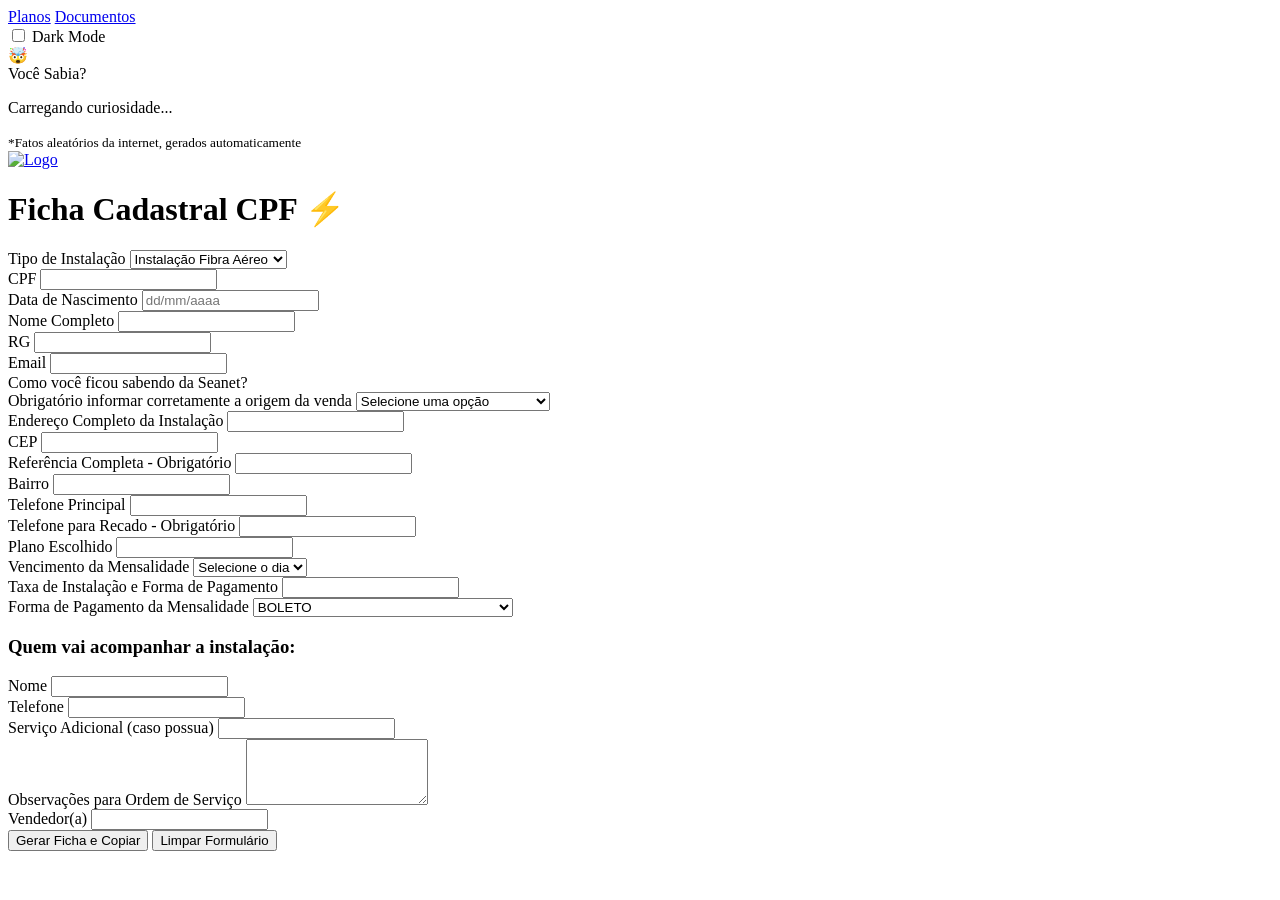
==== index.html @ edf0f35e "feat: transform como soube field to select with predefined origin options" ====
<!DOCTYPE html>
<html lang="pt-BR">

<head>
    <meta charset="UTF-8">
    <meta name="viewport" content="width=device-width, initial-scale=1.0">
    <link rel="icon" type="image/x-icon" href="assets/favicon.png">
    <link rel="stylesheet" href="style.css">
    <title>Ficha Cadastral - SN Internet</title>
</head>

<body>

    <header class="header">
        <nav class="nav">
            <div class="nav-links">
                <a href="pages/planos/planos.html">Planos</a>
                <a href="pages/documentos/documentos.html">Documentos</a>
            </div>
            <div class="theme-switch">
                <label class="switch">
                    <input type="checkbox" id="themeToggle">
                    <span class="slider round"></span>
                </label>
                <span id="themeLabel">Dark Mode</span>
            </div>
        </nav>
    </header>

    <div class="daily-widget">
        <div class="widget-content">
            <div class="widget-icon">🤯</div>
            <div class="widget-text">
                <span class="widget-title">Você Sabia?</span>
                <p class="widget-quote" id="dailyQuote">Carregando curiosidade...</p>
                <small class="widget-disclaimer">*Fatos aleatórios da internet, gerados automaticamente</small>
            </div>
            <div class="widget-date" id="widgetDate"></div>
        </div>
    </div>

    <div class="logo">
        <a href="#">
            <img id="logo" src="/assets/dark-logo.png" alt="Logo">
        </a>
    </div>

    <form id="cadastroForm">
        <h1>Ficha Cadastral CPF ⚡</h1>

        <!-- Tipo de Instalação -->
        <div class="form-row form-row-3">
            <div class="form-group">
                <label for="tipo_instalacao">Tipo de Instalação</label>
                <select id="tipo_instalacao" name="tipo_instalacao" required>
                    <option value="Instalação Fibra Aéreo">Instalação Fibra Aéreo</option>
                    <option value="Instalação FTTA">Instalação FTTA</option>
                </select>
            </div>
            <div class="form-group">
                <label for="cpf">CPF</label>
                <input type="text" id="cpf" name="cpf" pattern="^[0-9]{11}$"
                    title="Insira um CPF válido com 11 dígitos." inputmode="numeric" required>
            </div>
            <div class="form-group">
                <label for="data_nascimento">Data de Nascimento</label>
                <input type="text" id="data_nascimento" name="data_nascimento" placeholder="dd/mm/aaaa" maxlength="10"
                    inputmode="numeric" required>
            </div>
        </div>

        <!-- Nome e RG -->
        <div class="form-row form-row-2">
            <div class="form-group">
                <label for="nome_completo">Nome Completo</label>
                <input type="text" id="nome_completo" name="nome_completo" required>
            </div>
            <div class="form-group">
                <label for="rg">RG</label>
                <input type="text" id="rg" name="rg" required>
            </div>
        </div>

        <!-- Email -->
        <div class="form-group">
            <label for="email">Email</label>
            <input type="email" id="email" name="email" required>
        </div>

        <!-- Como ficou sabendo -->
        <div class="form-group">
            <label for="como_soube">Como você ficou sabendo da Seanet? <br><span class="placeholder">Obrigatório
                    informar corretamente a origem da venda</span></label>
            <select id="como_soube" name="como_soube" required>
                <option value="">Selecione uma opção</option>
                <option value="ANÚNCIO FACEBOOK">ANÚNCIO FACEBOOK</option>
                <option value="ANÚNCIO INSTAGRAM">ANÚNCIO INSTAGRAM</option>
                <option value="BNI">BNI</option>
                <option value="EMAIL MARKETING">EMAIL MARKETING</option>
                <option value="EVENTO SEANET">EVENTO SEANET</option>
                <option value="GOOGLE ADS">GOOGLE ADS</option>
                <option value="HOT SPOT SEANET">HOT SPOT SEANET</option>
                <option value="INDICAÇÃO CLIENTE">INDICAÇÃO CLIENTE</option>
                <option value="INDICAÇÃO FUNCIONÁRIO">INDICAÇÃO FUNCIONÁRIO</option>
                <option value="SITE">SITE</option>
                <option value="TEIAH">TEIAH</option>
            </select>
        </div>

        <!-- CEP -->

        <div class="form-row form-row-2">

            <!-- Endereço e Referência -->
            <div class="form-group">
                <label for="endereco_completo">Endereço Completo da Instalação</label>
                <input type="text" id="endereco_completo" name="endereco_completo" required>
            </div>

            <div class="form-group">
                <label for="cep">CEP</label>
                <input type="text" id="cep" name="cep" pattern="^[0-9]{8}$" title="Insira um CEP válido com 8 dígitos."
                    inputmode="numeric" required>
            </div>
        </div>

        <div class="form-row form-row-2">
            <div class="form-group">
                <label for="referencia_completa">Referência Completa <span class="placeholder">-
                        Obrigatório</span></label>
                <input type="text" id="referencia_completa" name="referencia_completa" required>
            </div>
            <div class="form-group">
                <label for="bairro">Bairro</label>
                <input type="text" id="bairro" name="bairro" required>
            </div>
        </div>

        <!-- Telefones -->
        <div class="form-row form-row-2">
            <div class="form-group">
                <label for="telefone_principal">Telefone Principal</label>
                <input type="text" id="telefone_principal" name="telefone_principal" pattern="^[0-9]{10,11}$"
                    title="Insira um número de telefone válido com 10 ou 11 dígitos." inputmode="numeric" required>
            </div>
            <div class="form-group">
                <label for="telefone_recado">Telefone para Recado<span class="placeholder"> - Obrigatório</span></label>
                <input type="text" id="telefone_recado" name="telefone_recado" pattern="^[0-9]{10,11}$"
                    title="Insira um número de telefone válido com 10 ou 11 dígitos." inputmode="numeric" required>
            </div>
        </div>

        <!-- Plano e Vencimento -->
        <div class="form-row form-row-2">
            <div class="form-group">
                <label for="plano_escolhido">Plano Escolhido</label>
                <input type="text" id="plano_escolhido" name="plano_escolhido" required>
            </div>
            <div class="form-group">
                <label for="vencimento_mensalidade">Vencimento da Mensalidade</label>
                <select id="vencimento_mensalidade" name="vencimento_mensalidade" required>
                    <option value="">Selecione o dia</option>
                    <option value="01">01</option>
                    <option value="05">05</option>
                    <option value="10">10</option>
                    <option value="15">15</option>
                </select>
            </div>
        </div>

        <div class="form-row form-row-2">
            <!-- Taxa de instalação e forma de pagamento -->
            <div class="form-group">
                <label for="taxa_instalacao">Taxa de Instalação e Forma de Pagamento</label>
                <input type="text" id="taxa_instalacao" name="taxa_instalacao">
            </div>

            <!-- Forma de Pagamento Mensalidade -->
            <div class="form-group">
                <label for="forma_pagto">Forma de Pagamento da Mensalidade</label>
                <select id="forma_pagto" name="forma_pagto" required>
                    <option value="BOLETO">BOLETO</option>
                    <option value="CARTAO DE CREDITO RECORRENTE">CARTÃO DE CRÉDITO RECORRENTE</option>
                </select>
            </div>
        </div>

        <!-- Quem vai acompanhar a instalação -->
        <h3>Quem vai acompanhar a instalação:</h3>
        <div class="form-row form-row-2">
            <div class="form-group">
                <label for="acompanhante_nome">Nome</label>
                <input type="text" id="acompanhante_nome" name="acompanhante_nome">
            </div>
            <div class="form-group">
                <label for="acompanhante_telefone">Telefone</label>
                <input type="text" id="acompanhante_telefone" name="acompanhante_telefone" pattern="^[0-9]{10,11}$"
                    title="Insira um número de telefone válido com 10 ou 11 dígitos." inputmode="numeric">
            </div>
        </div>

        <!-- Serviço adicional -->
        <div class="form-group">
            <label for="servico_adicional">Serviço Adicional (caso possua)</label>
            <input type="text" id="servico_adicional" name="servico_adicional">
        </div>

        <!-- Observações -->
        <div class="form-group">
            <label for="observacoes">Observações para Ordem de Serviço</label>
            <textarea id="observacoes" name="observacoes" rows="4"></textarea>
        </div>

        <!-- Vendedora -->
        <div class="form-group">
            <label for="vendedora" class="last-input">Vendedor(a)</label>
            <input type="text" id="vendedora" name="vendedora">
        </div>

        <div class="button-group">
            <button type="button" onclick="gerarFicha()">Gerar Ficha e Copiar</button>
            <button type="button" id="resetButton" onclick="limparFormulario()">Limpar Formulário</button>
        </div>
    </form>

    <p id="resultado"></p>
    <div id="toast" class="toast"></div>

    <script src="script.js"></script>
</body>

</html>
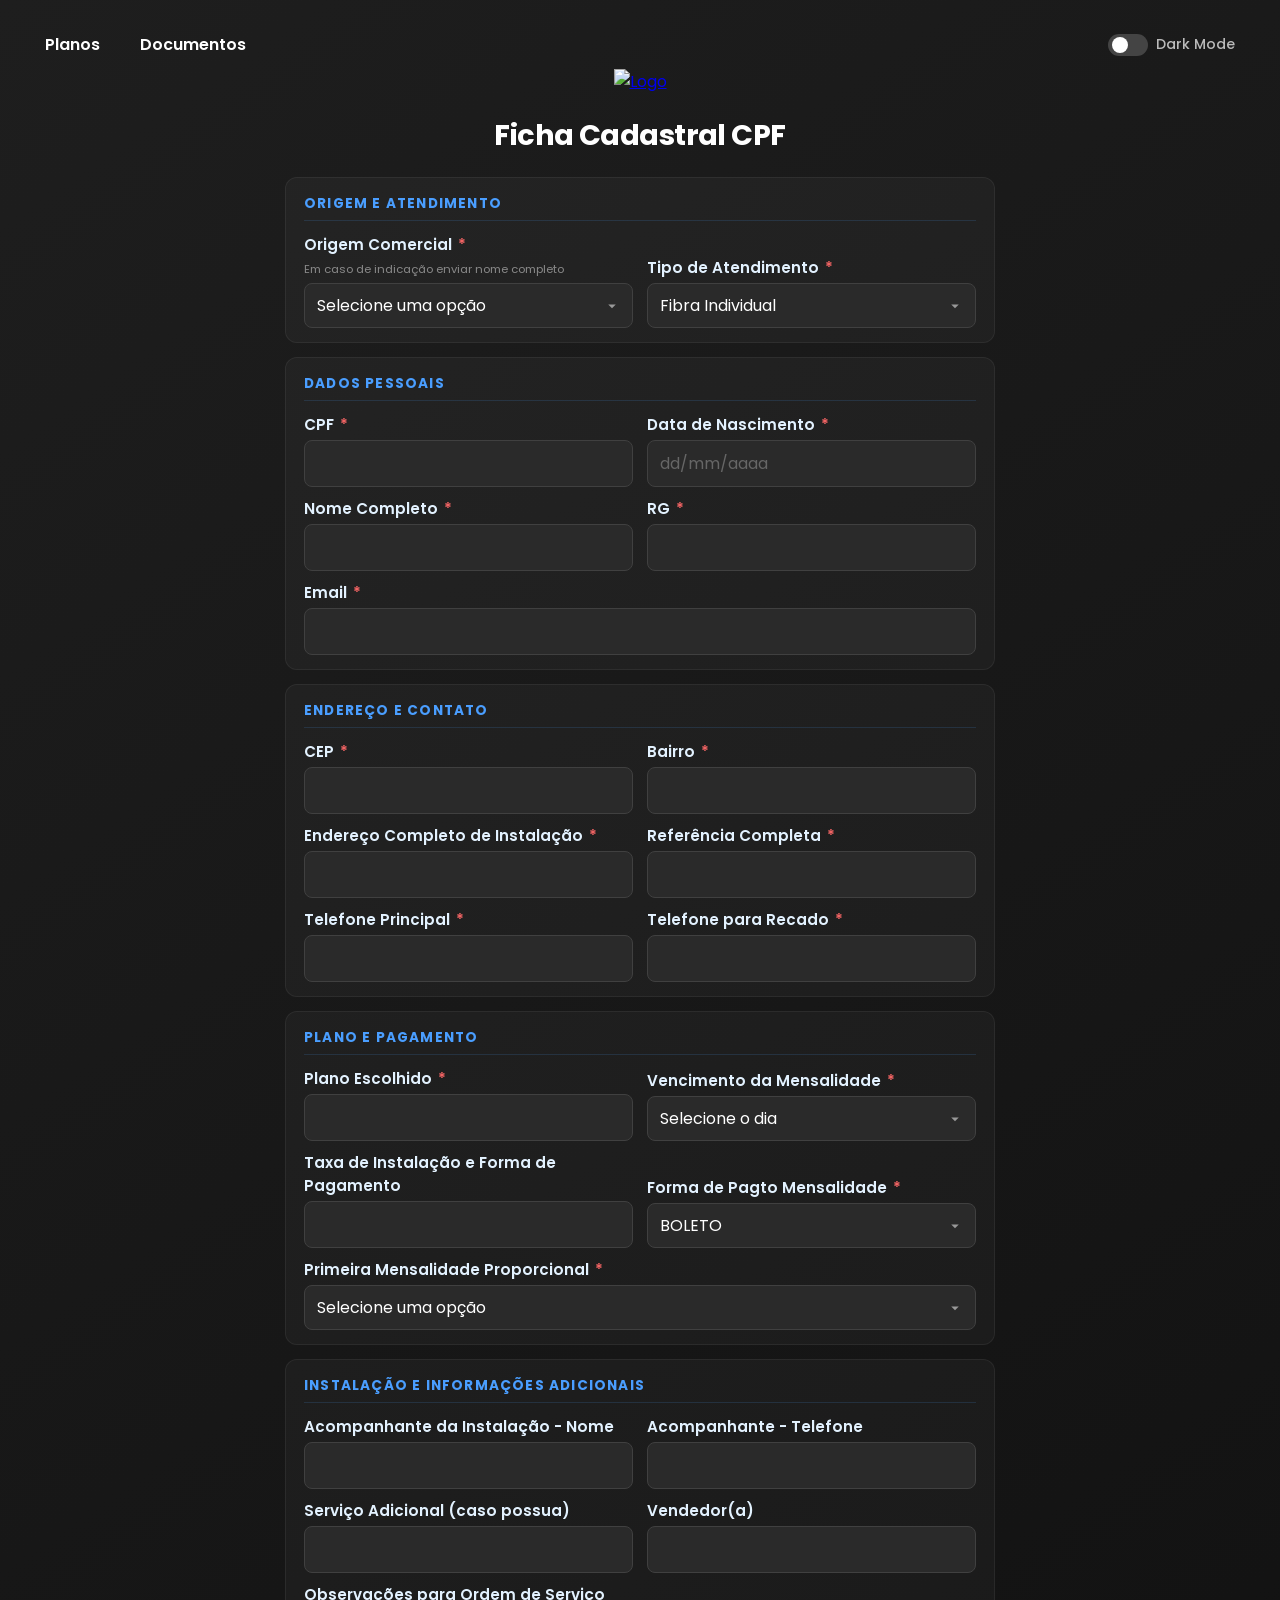
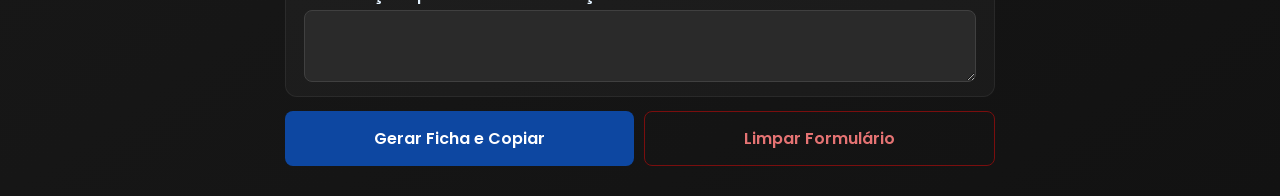
==== commit aca0ec49: "feat: atualizar campos da ficha cadastral e melhorias visuais - Substituir tipo de instalação por or" ====
--- a/index.html
+++ b/index.html
@@ -6,7 +6,7 @@
     <meta name="viewport" content="width=device-width, initial-scale=1.0">
     <link rel="icon" type="image/x-icon" href="assets/favicon.png">
     <link rel="stylesheet" href="style.css">
-    <title>Ficha Cadastral - SN Internet</title>
+    <title>Ficha Cadastral - Seanet</title>
 </head>
 
 <body>
@@ -27,194 +27,196 @@
         </nav>
     </header>
 
-    <div class="daily-widget">
-        <div class="widget-content">
-            <div class="widget-icon">🤯</div>
-            <div class="widget-text">
-                <span class="widget-title">Você Sabia?</span>
-                <p class="widget-quote" id="dailyQuote">Carregando curiosidade...</p>
-                <small class="widget-disclaimer">*Fatos aleatórios da internet, gerados automaticamente</small>
-            </div>
-            <div class="widget-date" id="widgetDate"></div>
-        </div>
-    </div>
-
-    <div class="logo">
+
+<div class="logo">
         <a href="#">
             <img id="logo" src="/assets/dark-logo.png" alt="Logo">
         </a>
     </div>
 
     <form id="cadastroForm">
-        <h1>Ficha Cadastral CPF ⚡</h1>
-
-        <!-- Tipo de Instalação -->
-        <div class="form-row form-row-3">
+        <h1>Ficha Cadastral CPF</h1>
+
+        <!-- Origem e Atendimento -->
+        <div class="form-section">
+            <div class="form-section-title">Origem e Atendimento</div>
+            <div class="form-row form-row-2">
+                <div class="form-group">
+                    <label for="origem_comercial">Origem Comercial <span class="required">*</span>
+                        <br><span class="placeholder">Em caso de indicação enviar nome completo</span></label>
+                    <select id="origem_comercial" name="origem_comercial" required>
+                        <option value="">Selecione uma opção</option>
+                        <option value="ANÚNCIO FACEBOOK">ANÚNCIO FACEBOOK</option>
+                        <option value="ANÚNCIO INSTAGRAM">ANÚNCIO INSTAGRAM</option>
+                        <option value="EMAIL MARKETING">E-MAIL MARKETING</option>
+                        <option value="EVENTO SEANET">EVENTO SEANET</option>
+                        <option value="GOOGLE ADS">GOOGLE ADS</option>
+                        <option value="INDICAÇÃO CLIENTE">INDICAÇÃO CLIENTE</option>
+                        <option value="INDICAÇÃO FUNCIONÁRIO">INDICAÇÃO FUNCIONÁRIO</option>
+                        <option value="MÍDIA ORGÂNICA">MÍDIA ORGÂNICA</option>
+                        <option value="OUTDOOR">OUTDOOR</option>
+                        <option value="PANFLETAGEM">PANFLETAGEM</option>
+                        <option value="SITE">SITE</option>
+                    </select>
+                </div>
+                <div class="form-group">
+                    <label for="tipo_atendimento">Tipo de Atendimento <span class="required">*</span></label>
+                    <select id="tipo_atendimento" name="tipo_atendimento" required>
+                        <option value="Fibra Individual">Fibra Individual</option>
+                        <option value="Instalação FTTA">Instalação FTTA</option>
+                        <option value="Inicia e Finaliza FTTA">Inicia e Finaliza FTTA</option>
+                        <option value="Construção de FTTA">Construção de FTTA</option>
+                        <option value="Fibra Direto no AP/Sala">Fibra Direto no AP/Sala</option>
+                    </select>
+                </div>
+            </div>
+        </div>
+
+        <!-- Dados Pessoais -->
+        <div class="form-section">
+            <div class="form-section-title">Dados Pessoais</div>
+            <div class="form-row form-row-2">
+                <div class="form-group">
+                    <label for="cpf">CPF <span class="required">*</span></label>
+                    <input type="text" id="cpf" name="cpf" pattern="^[0-9]{11}$"
+                        title="Insira um CPF válido com 11 dígitos." inputmode="numeric" required>
+                </div>
+                <div class="form-group">
+                    <label for="data_nascimento">Data de Nascimento <span class="required">*</span></label>
+                    <input type="text" id="data_nascimento" name="data_nascimento" placeholder="dd/mm/aaaa"
+                        maxlength="10" inputmode="numeric" required>
+                </div>
+            </div>
+            <div class="form-row form-row-2">
+                <div class="form-group">
+                    <label for="nome_completo">Nome Completo <span class="required">*</span></label>
+                    <input type="text" id="nome_completo" name="nome_completo" required>
+                </div>
+                <div class="form-group">
+                    <label for="rg">RG <span class="required">*</span></label>
+                    <input type="text" id="rg" name="rg" required>
+                </div>
+            </div>
             <div class="form-group">
-                <label for="tipo_instalacao">Tipo de Instalação</label>
-                <select id="tipo_instalacao" name="tipo_instalacao" required>
-                    <option value="Instalação Fibra Aéreo">Instalação Fibra Aéreo</option>
-                    <option value="Instalação FTTA">Instalação FTTA</option>
+                <label for="email">Email <span class="required">*</span></label>
+                <input type="email" id="email" name="email" required>
+            </div>
+        </div>
+
+        <!-- Endereço e Contato -->
+        <div class="form-section">
+            <div class="form-section-title">Endereço e Contato</div>
+            <div class="form-row form-row-2">
+                <div class="form-group">
+                    <label for="cep">CEP <span class="required">*</span></label>
+                    <input type="text" id="cep" name="cep" pattern="^[0-9]{8}$"
+                        title="Insira um CEP válido com 8 dígitos." inputmode="numeric" required>
+                </div>
+                <div class="form-group">
+                    <label for="bairro">Bairro <span class="required">*</span></label>
+                    <input type="text" id="bairro" name="bairro" required>
+                </div>
+            </div>
+            <div class="form-row form-row-2">
+                <div class="form-group">
+                    <label for="endereco_completo">Endereço Completo de Instalação <span
+                            class="required">*</span></label>
+                    <input type="text" id="endereco_completo" name="endereco_completo" required>
+                </div>
+                <div class="form-group">
+                    <label for="referencia_completa">Referência Completa <span class="required">*</span></label>
+                    <input type="text" id="referencia_completa" name="referencia_completa" required>
+                </div>
+            </div>
+            <div class="form-row form-row-2">
+                <div class="form-group">
+                    <label for="telefone_principal">Telefone Principal <span class="required">*</span></label>
+                    <input type="text" id="telefone_principal" name="telefone_principal" pattern="^[0-9]{10,11}$"
+                        title="Insira um número de telefone válido com 10 ou 11 dígitos." inputmode="numeric" required>
+                </div>
+                <div class="form-group">
+                    <label for="telefone_recado">Telefone para Recado <span class="required">*</span></label>
+                    <input type="text" id="telefone_recado" name="telefone_recado" pattern="^[0-9]{10,11}$"
+                        title="Insira um número de telefone válido com 10 ou 11 dígitos." inputmode="numeric" required>
+                </div>
+            </div>
+        </div>
+
+        <!-- Plano e Pagamento -->
+        <div class="form-section">
+            <div class="form-section-title">Plano e Pagamento</div>
+            <div class="form-row form-row-2">
+                <div class="form-group">
+                    <label for="plano_escolhido">Plano Escolhido <span class="required">*</span></label>
+                    <input type="text" id="plano_escolhido" name="plano_escolhido" required>
+                </div>
+                <div class="form-group">
+                    <label for="vencimento_mensalidade">Vencimento da Mensalidade <span
+                            class="required">*</span></label>
+                    <select id="vencimento_mensalidade" name="vencimento_mensalidade" required>
+                        <option value="">Selecione o dia</option>
+                        <option value="01">01</option>
+                        <option value="05">05</option>
+                        <option value="10">10</option>
+                        <option value="15">15</option>
+                    </select>
+                </div>
+            </div>
+            <div class="form-row form-row-2">
+                <div class="form-group">
+                    <label for="taxa_instalacao">Taxa de Instalação e Forma de Pagamento</label>
+                    <input type="text" id="taxa_instalacao" name="taxa_instalacao">
+                </div>
+                <div class="form-group">
+                    <label for="forma_pagto">Forma de Pagto Mensalidade <span class="required">*</span></label>
+                    <select id="forma_pagto" name="forma_pagto" required>
+                        <option value="BOLETO">BOLETO</option>
+                        <option value="CARTAO DE CREDITO RECORRENTE">CARTÃO DE CRÉDITO RECORRENTE</option>
+                        <option value="DEBITO EM CONTA - APENAS PARA QUEM TEM CONTA NO SICREDI">DÉBITO EM CONTA -
+                            SICREDI</option>
+                    </select>
+                </div>
+            </div>
+            <div class="form-group">
+                <label for="primeira_mensalidade">Primeira Mensalidade Proporcional <span
+                        class="required">*</span></label>
+                <select id="primeira_mensalidade" name="primeira_mensalidade" required>
+                    <option value="">Selecione uma opção</option>
+                    <option value="PARA ESTE MES">PARA ESTE MÊS</option>
+                    <option value="PARA O MES QUE VEM">PARA O MÊS QUE VEM</option>
                 </select>
             </div>
+        </div>
+
+        <!-- Instalação e Adicionais -->
+        <div class="form-section">
+            <div class="form-section-title">Instalação e Informações Adicionais</div>
+            <div class="form-row form-row-2">
+                <div class="form-group">
+                    <label for="acompanhante_nome">Acompanhante da Instalação - Nome</label>
+                    <input type="text" id="acompanhante_nome" name="acompanhante_nome">
+                </div>
+                <div class="form-group">
+                    <label for="acompanhante_telefone">Acompanhante - Telefone</label>
+                    <input type="text" id="acompanhante_telefone" name="acompanhante_telefone"
+                        pattern="^[0-9]{10,11}$"
+                        title="Insira um número de telefone válido com 10 ou 11 dígitos." inputmode="numeric">
+                </div>
+            </div>
+            <div class="form-row form-row-2">
+                <div class="form-group">
+                    <label for="servico_adicional">Serviço Adicional (caso possua)</label>
+                    <input type="text" id="servico_adicional" name="servico_adicional">
+                </div>
+                <div class="form-group">
+                    <label for="vendedora">Vendedor(a)</label>
+                    <input type="text" id="vendedora" name="vendedora">
+                </div>
+            </div>
             <div class="form-group">
-                <label for="cpf">CPF</label>
-                <input type="text" id="cpf" name="cpf" pattern="^[0-9]{11}$"
-                    title="Insira um CPF válido com 11 dígitos." inputmode="numeric" required>
-            </div>
-            <div class="form-group">
-                <label for="data_nascimento">Data de Nascimento</label>
-                <input type="text" id="data_nascimento" name="data_nascimento" placeholder="dd/mm/aaaa" maxlength="10"
-                    inputmode="numeric" required>
-            </div>
-        </div>
-
-        <!-- Nome e RG -->
-        <div class="form-row form-row-2">
-            <div class="form-group">
-                <label for="nome_completo">Nome Completo</label>
-                <input type="text" id="nome_completo" name="nome_completo" required>
-            </div>
-            <div class="form-group">
-                <label for="rg">RG</label>
-                <input type="text" id="rg" name="rg" required>
-            </div>
-        </div>
-
-        <!-- Email -->
-        <div class="form-group">
-            <label for="email">Email</label>
-            <input type="email" id="email" name="email" required>
-        </div>
-
-        <!-- Como ficou sabendo -->
-        <div class="form-group">
-            <label for="como_soube">Como você ficou sabendo da Seanet? <br><span class="placeholder">Obrigatório
-                    informar corretamente a origem da venda</span></label>
-            <select id="como_soube" name="como_soube" required>
-                <option value="">Selecione uma opção</option>
-                <option value="ANÚNCIO FACEBOOK">ANÚNCIO FACEBOOK</option>
-                <option value="ANÚNCIO INSTAGRAM">ANÚNCIO INSTAGRAM</option>
-                <option value="BNI">BNI</option>
-                <option value="EMAIL MARKETING">EMAIL MARKETING</option>
-                <option value="EVENTO SEANET">EVENTO SEANET</option>
-                <option value="GOOGLE ADS">GOOGLE ADS</option>
-                <option value="HOT SPOT SEANET">HOT SPOT SEANET</option>
-                <option value="INDICAÇÃO CLIENTE">INDICAÇÃO CLIENTE</option>
-                <option value="INDICAÇÃO FUNCIONÁRIO">INDICAÇÃO FUNCIONÁRIO</option>
-                <option value="SITE">SITE</option>
-                <option value="TEIAH">TEIAH</option>
-            </select>
-        </div>
-
-        <!-- CEP -->
-
-        <div class="form-row form-row-2">
-
-            <!-- Endereço e Referência -->
-            <div class="form-group">
-                <label for="endereco_completo">Endereço Completo da Instalação</label>
-                <input type="text" id="endereco_completo" name="endereco_completo" required>
-            </div>
-
-            <div class="form-group">
-                <label for="cep">CEP</label>
-                <input type="text" id="cep" name="cep" pattern="^[0-9]{8}$" title="Insira um CEP válido com 8 dígitos."
-                    inputmode="numeric" required>
-            </div>
-        </div>
-
-        <div class="form-row form-row-2">
-            <div class="form-group">
-                <label for="referencia_completa">Referência Completa <span class="placeholder">-
-                        Obrigatório</span></label>
-                <input type="text" id="referencia_completa" name="referencia_completa" required>
-            </div>
-            <div class="form-group">
-                <label for="bairro">Bairro</label>
-                <input type="text" id="bairro" name="bairro" required>
-            </div>
-        </div>
-
-        <!-- Telefones -->
-        <div class="form-row form-row-2">
-            <div class="form-group">
-                <label for="telefone_principal">Telefone Principal</label>
-                <input type="text" id="telefone_principal" name="telefone_principal" pattern="^[0-9]{10,11}$"
-                    title="Insira um número de telefone válido com 10 ou 11 dígitos." inputmode="numeric" required>
-            </div>
-            <div class="form-group">
-                <label for="telefone_recado">Telefone para Recado<span class="placeholder"> - Obrigatório</span></label>
-                <input type="text" id="telefone_recado" name="telefone_recado" pattern="^[0-9]{10,11}$"
-                    title="Insira um número de telefone válido com 10 ou 11 dígitos." inputmode="numeric" required>
-            </div>
-        </div>
-
-        <!-- Plano e Vencimento -->
-        <div class="form-row form-row-2">
-            <div class="form-group">
-                <label for="plano_escolhido">Plano Escolhido</label>
-                <input type="text" id="plano_escolhido" name="plano_escolhido" required>
-            </div>
-            <div class="form-group">
-                <label for="vencimento_mensalidade">Vencimento da Mensalidade</label>
-                <select id="vencimento_mensalidade" name="vencimento_mensalidade" required>
-                    <option value="">Selecione o dia</option>
-                    <option value="01">01</option>
-                    <option value="05">05</option>
-                    <option value="10">10</option>
-                    <option value="15">15</option>
-                </select>
-            </div>
-        </div>
-
-        <div class="form-row form-row-2">
-            <!-- Taxa de instalação e forma de pagamento -->
-            <div class="form-group">
-                <label for="taxa_instalacao">Taxa de Instalação e Forma de Pagamento</label>
-                <input type="text" id="taxa_instalacao" name="taxa_instalacao">
-            </div>
-
-            <!-- Forma de Pagamento Mensalidade -->
-            <div class="form-group">
-                <label for="forma_pagto">Forma de Pagamento da Mensalidade</label>
-                <select id="forma_pagto" name="forma_pagto" required>
-                    <option value="BOLETO">BOLETO</option>
-                    <option value="CARTAO DE CREDITO RECORRENTE">CARTÃO DE CRÉDITO RECORRENTE</option>
-                </select>
-            </div>
-        </div>
-
-        <!-- Quem vai acompanhar a instalação -->
-        <h3>Quem vai acompanhar a instalação:</h3>
-        <div class="form-row form-row-2">
-            <div class="form-group">
-                <label for="acompanhante_nome">Nome</label>
-                <input type="text" id="acompanhante_nome" name="acompanhante_nome">
-            </div>
-            <div class="form-group">
-                <label for="acompanhante_telefone">Telefone</label>
-                <input type="text" id="acompanhante_telefone" name="acompanhante_telefone" pattern="^[0-9]{10,11}$"
-                    title="Insira um número de telefone válido com 10 ou 11 dígitos." inputmode="numeric">
-            </div>
-        </div>
-
-        <!-- Serviço adicional -->
-        <div class="form-group">
-            <label for="servico_adicional">Serviço Adicional (caso possua)</label>
-            <input type="text" id="servico_adicional" name="servico_adicional">
-        </div>
-
-        <!-- Observações -->
-        <div class="form-group">
-            <label for="observacoes">Observações para Ordem de Serviço</label>
-            <textarea id="observacoes" name="observacoes" rows="4"></textarea>
-        </div>
-
-        <!-- Vendedora -->
-        <div class="form-group">
-            <label for="vendedora" class="last-input">Vendedor(a)</label>
-            <input type="text" id="vendedora" name="vendedora">
+                <label for="observacoes">Observações para Ordem de Serviço</label>
+                <textarea id="observacoes" name="observacoes" rows="2"></textarea>
+            </div>
         </div>
 
         <div class="button-group">
--- a/style.css
+++ b/style.css
@@ -0,0 +1,620 @@
+@import url('https://fonts.googleapis.com/css2?family=Poppins:ital,wght@0,100;0,200;0,300;0,400;0,500;0,600;0,700;0,800;0,900;1,100;1,200;1,300;1,400;1,500;1,600;1,700;1,800;1,900&display=swap');
+
+:root {
+  /* modo escuro */
+  --color-bg-dark: #1e1e1e;
+  --color-bg-darker: #121212;
+  --color-text-dark: #e0e0e0;
+  --color-text-light-dark: #e3f2ff;
+  --color-input-bg-dark: #2a2a2a;
+  --color-input-border-dark: #404040;
+  --color-input-border-focus-dark: #4a9eff;
+  --color-primary-dark: #0d47a1;
+  --color-primary-hover-dark: #1565c0;
+  --color-danger-dark: #7a0e0e;
+  --color-danger-hover-dark: #b71c1c;
+  --color-result-bg-dark: #2a2a2a;
+  --color-section-bg-dark: rgba(255, 255, 255, 0.03);
+  --color-section-border-dark: rgba(255, 255, 255, 0.06);
+
+  /* modo claro */
+  --color-bg-light: #f5f7fa;
+  --color-bg-light-2: #e2e8f0;
+  --color-text-light: #1a202c;
+  --color-text-primary-light: #002491;
+  --color-input-bg-light: #ffffff;
+  --color-input-border-light: #cbd5e0;
+  --color-input-border-focus-light: #002491;
+  --color-primary-light: #002491;
+  --color-primary-hover-light: #0037b0;
+  --color-result-bg-light: #ffffff;
+  --color-section-bg-light: rgba(0, 36, 145, 0.02);
+  --color-section-border-light: rgba(0, 36, 145, 0.08);
+
+  /* bordas */
+  --border-radius: 8px;
+  --border-radius-lg: 12px;
+
+  /* transições */
+  --transition-normal: 0.3s;
+}
+
+* {
+  box-sizing: border-box;
+}
+
+body {
+  font-family: "Poppins", sans-serif;
+  background: linear-gradient(145deg, var(--color-bg-dark), var(--color-bg-darker));
+  color: var(--color-text-dark);
+  margin: 0;
+  padding: 20px;
+  min-height: 100vh;
+}
+
+h1 {
+  font-size: 1.8em;
+  text-align: center;
+  color: #ffffff;
+  margin: 0 0 20px 0;
+  font-weight: 700;
+  letter-spacing: -0.02em;
+}
+
+/* Nav */
+.nav {
+  display: flex;
+  justify-content: space-between;
+  align-items: center;
+  padding: 12px 25px;
+}
+
+.nav-links {
+  display: flex;
+  gap: 40px;
+}
+
+.nav a {
+  color: white;
+  text-decoration: none;
+  font-size: 16px;
+  font-weight: 600;
+  transition: color var(--transition-normal);
+  position: relative;
+}
+
+.nav a::after {
+  content: '';
+  position: absolute;
+  bottom: -4px;
+  left: 0;
+  width: 0;
+  height: 2px;
+  background: #4a9eff;
+  transition: width var(--transition-normal);
+  border-radius: 1px;
+}
+
+.nav a:hover {
+  color: #4a9eff;
+}
+
+.nav a:hover::after {
+  width: 100%;
+}
+
+/* Logo */
+.logo {
+  text-align: center;
+  margin-bottom: 10px;
+}
+
+.logo img {
+  max-width: 220px;
+}
+
+/* Form */
+form {
+  max-width: 750px;
+  margin: 0 auto;
+  padding: 10px 20px;
+}
+
+/* Seções do formulário */
+.form-section {
+  background: var(--color-section-bg-dark);
+  border: 1px solid var(--color-section-border-dark);
+  border-radius: var(--border-radius-lg);
+  padding: 16px 18px 4px;
+  margin-bottom: 14px;
+  transition: border-color var(--transition-normal);
+}
+
+.form-section:hover {
+  border-color: rgba(255, 255, 255, 0.1);
+}
+
+.form-section-title {
+  font-size: 0.85rem;
+  font-weight: 700;
+  text-transform: uppercase;
+  letter-spacing: 1.2px;
+  color: #4a9eff;
+  margin: 0 0 12px 0;
+  padding-bottom: 6px;
+  border-bottom: 1px solid rgba(74, 158, 255, 0.15);
+}
+
+/* Grid */
+.form-row {
+  display: grid;
+  grid-gap: 14px;
+  align-items: end;
+}
+
+.form-row-2 { grid-template-columns: repeat(2, 1fr); }
+.form-row-3 { grid-template-columns: repeat(3, 1fr); }
+
+.form-group {
+  display: flex;
+  flex-direction: column;
+  margin-bottom: 2px;
+}
+
+.form-group label {
+  font-weight: 600;
+  font-size: 0.95rem;
+  color: var(--color-text-light-dark);
+  margin-bottom: 4px;
+}
+
+.form-group label .required {
+  color: #f56565;
+  margin-left: 2px;
+}
+
+.form-group input,
+.form-group select,
+.form-group textarea {
+  width: 100%;
+  padding: 10px 12px;
+  border: 1.5px solid var(--color-input-border-dark);
+  border-radius: var(--border-radius);
+  font-size: 16px;
+  font-family: "Poppins", sans-serif;
+  background-color: var(--color-input-bg-dark);
+  color: #ffffff;
+  margin-bottom: 8px;
+  transition: border-color 0.2s, box-shadow 0.2s, background-color 0.2s;
+  outline: none;
+}
+
+.form-group input:hover,
+.form-group select:hover,
+.form-group textarea:hover {
+  border-color: #555;
+}
+
+.form-group input:focus,
+.form-group select:focus,
+.form-group textarea:focus {
+  border-color: var(--color-input-border-focus-dark);
+  box-shadow: 0 0 0 3px rgba(74, 158, 255, 0.15);
+  background-color: #303030;
+}
+
+.form-group select {
+  cursor: pointer;
+  appearance: none;
+  background-image: url("data:image/svg+xml,%3Csvg xmlns='http://www.w3.org/2000/svg' width='12' height='12' fill='%23999' viewBox='0 0 16 16'%3E%3Cpath d='M8 11L3 6h10z'/%3E%3C/svg%3E");
+  background-repeat: no-repeat;
+  background-position: right 14px center;
+  padding-right: 36px;
+}
+
+.form-group textarea {
+  resize: vertical;
+  min-height: 60px;
+}
+
+input::placeholder, textarea::placeholder {
+  color: #666;
+}
+
+.placeholder {
+  font-size: 0.75em;
+  font-weight: 400;
+  color: #888;
+}
+
+/* Botões */
+.button-group {
+  display: flex;
+  gap: 10px;
+  margin-top: 10px;
+}
+
+button {
+  flex: 1;
+  padding: 14px 20px;
+  background-color: var(--color-primary-dark);
+  color: white;
+  border: none;
+  border-radius: var(--border-radius);
+  font-size: 16px;
+  font-weight: 600;
+  font-family: "Poppins", sans-serif;
+  cursor: pointer;
+  transition: background-color 0.2s, transform 0.15s, box-shadow 0.2s;
+}
+
+button:hover {
+  background-color: var(--color-primary-hover-dark);
+  transform: translateY(-1px);
+  box-shadow: 0 4px 12px rgba(13, 71, 161, 0.3);
+}
+
+button:active {
+  transform: translateY(0);
+  box-shadow: none;
+}
+
+#resetButton {
+  background-color: transparent;
+  border: 1.5px solid var(--color-danger-dark);
+  color: #e57373;
+}
+
+#resetButton:hover {
+  background-color: var(--color-danger-dark);
+  color: white;
+  box-shadow: 0 4px 12px rgba(122, 14, 14, 0.3);
+}
+
+/* Resultado */
+#resultado {
+  display: none;
+  background-color: var(--color-result-bg-dark);
+  border: 1px solid var(--color-section-border-dark);
+  padding: 20px;
+  border-radius: var(--border-radius-lg);
+  margin: 20px auto 0;
+  font-family: "Poppins", monospace;
+  font-size: 0.9rem;
+  max-width: 750px;
+  line-height: 1.6;
+}
+
+p {
+  white-space: pre-line;
+  margin-top: 20px;
+  font-weight: 500;
+}
+
+/* Theme Switch */
+.theme-switch {
+  display: flex;
+  align-items: center;
+  gap: 8px;
+}
+
+#themeLabel {
+  font-size: 14px;
+  font-weight: 500;
+  color: rgba(255, 255, 255, 0.7);
+}
+
+.switch {
+  position: relative;
+  display: inline-block;
+  width: 40px;
+  height: 22px;
+}
+
+.switch input {
+  opacity: 0;
+  width: 0;
+  height: 0;
+}
+
+.slider {
+  position: absolute;
+  cursor: pointer;
+  top: 0; left: 0; right: 0; bottom: 0;
+  background-color: #444;
+  transition: var(--transition-normal);
+  border-radius: 34px;
+}
+
+.slider:before {
+  position: absolute;
+  content: "";
+  height: 16px;
+  width: 16px;
+  left: 4px;
+  bottom: 3px;
+  background-color: white;
+  transition: var(--transition-normal);
+  border-radius: 50%;
+}
+
+input:checked + .slider {
+  background-color: var(--color-primary-hover-dark);
+}
+
+input:checked + .slider:before {
+  transform: translateX(16px);
+}
+
+/* Toast */
+.toast {
+  position: fixed;
+  bottom: 30px;
+  right: 30px;
+  background-color: var(--color-primary-dark);
+  color: white;
+  padding: 12px 24px;
+  border-radius: var(--border-radius);
+  box-shadow: 0 8px 24px rgba(0, 0, 0, 0.3);
+  opacity: 0;
+  transform: translateY(20px);
+  pointer-events: none;
+  transition: opacity var(--transition-normal), transform var(--transition-normal);
+  z-index: 9999;
+  font-size: 15px;
+  font-weight: 500;
+}
+
+.toast.show {
+  opacity: 1;
+  transform: translateY(0);
+  pointer-events: auto;
+}
+
+.toast.error {
+  background-color: var(--color-danger-dark);
+}
+
+/* ================================
+   MODO CLARO
+   ================================ */
+
+.light-mode {
+  background: linear-gradient(145deg, var(--color-bg-light), var(--color-bg-light-2));
+  color: var(--color-text-light);
+}
+
+.light-mode h1 {
+  color: #1a202c;
+}
+
+.light-mode .form-section {
+  background: var(--color-section-bg-light);
+  border-color: var(--color-section-border-light);
+}
+
+.light-mode .form-section:hover {
+  border-color: rgba(0, 36, 145, 0.15);
+}
+
+.light-mode .form-section-title {
+  color: var(--color-primary-light);
+  border-bottom-color: rgba(0, 36, 145, 0.1);
+}
+
+.light-mode .form-group label {
+  color: #2d3748;
+}
+
+.light-mode .form-group input,
+.light-mode .form-group select,
+.light-mode .form-group textarea {
+  background-color: var(--color-input-bg-light);
+  color: var(--color-text-light);
+  border: 1.5px solid var(--color-input-border-light);
+}
+
+.light-mode .form-group input:hover,
+.light-mode .form-group select:hover,
+.light-mode .form-group textarea:hover {
+  border-color: #a0aec0;
+}
+
+.light-mode .form-group input:focus,
+.light-mode .form-group select:focus,
+.light-mode .form-group textarea:focus {
+  border-color: var(--color-input-border-focus-light);
+  box-shadow: 0 0 0 3px rgba(0, 36, 145, 0.1);
+  background-color: #fff;
+}
+
+.light-mode .form-group select {
+  background-image: url("data:image/svg+xml,%3Csvg xmlns='http://www.w3.org/2000/svg' width='12' height='12' fill='%23666' viewBox='0 0 16 16'%3E%3Cpath d='M8 11L3 6h10z'/%3E%3C/svg%3E");
+}
+
+.light-mode .placeholder {
+  color: #a0aec0;
+}
+
+.light-mode #resultado {
+  background-color: var(--color-result-bg-light);
+  border-color: var(--color-section-border-light);
+  color: var(--color-text-light);
+}
+
+.light-mode button {
+  background-color: var(--color-primary-light);
+}
+
+.light-mode button:hover {
+  background-color: var(--color-primary-hover-light);
+  box-shadow: 0 4px 12px rgba(0, 36, 145, 0.25);
+}
+
+.light-mode #resetButton {
+  background-color: transparent;
+  border-color: #c53030;
+  color: #c53030;
+}
+
+.light-mode #resetButton:hover {
+  background-color: #c53030;
+  color: white;
+}
+
+.light-mode #themeLabel {
+  color: #4a5568;
+}
+
+.light-mode .slider {
+  background-color: #cbd5e0;
+}
+
+.light-mode .toast {
+  box-shadow: 0 8px 24px rgba(0, 0, 0, 0.15);
+}
+
+.light-mode .toast.error {
+  background-color: var(--color-danger-hover-dark);
+}
+
+.light-mode .nav a {
+  color: #2d3748;
+}
+
+.light-mode .nav a:hover {
+  color: var(--color-primary-light);
+}
+
+.light-mode .nav a::after {
+  background: var(--color-primary-light);
+}
+
+/* ================================
+   RESPONSIVIDADE
+   ================================ */
+
+@media (max-width: 1024px) {
+  form, #resultado {
+    max-width: 90vw;
+  }
+}
+
+@media (max-width: 768px) {
+  body {
+    padding: 10px;
+  }
+
+  .nav {
+    padding: 10px 15px;
+    gap: 10px;
+  }
+
+  .nav-links {
+    gap: 15px;
+  }
+
+  .nav a {
+    font-size: 14px;
+    white-space: nowrap;
+  }
+
+  .nav a::after {
+    display: none;
+  }
+
+  #themeLabel {
+    font-size: 14px;
+  }
+
+  h1 {
+    font-size: 1.5em;
+    margin-bottom: 14px;
+  }
+
+  .logo img {
+    max-width: 200px;
+  }
+
+  form, #resultado {
+    max-width: 96vw;
+    padding: 10px 8px;
+  }
+
+  .form-section {
+    padding: 14px 12px 4px;
+    margin-bottom: 10px;
+  }
+
+  .form-row-2,
+  .form-row-3 {
+    grid-template-columns: 1fr;
+    grid-gap: 6px;
+  }
+
+  .form-group label {
+    font-size: 0.9rem;
+  }
+
+  .form-group input,
+  .form-group select,
+  .form-group textarea {
+    font-size: 16px;
+  }
+
+  button {
+    padding: 13px 16px;
+    font-size: 15px;
+  }
+
+  .button-group {
+    flex-direction: column;
+    gap: 8px;
+  }
+
+  .toast {
+    bottom: 20px;
+    right: 20px;
+    left: 20px;
+    text-align: center;
+  }
+}
+
+@media (max-width: 480px) {
+  .nav {
+    padding: 8px 10px;
+    gap: 6px;
+  }
+
+  .nav-links {
+    gap: 10px;
+  }
+
+  .nav a {
+    font-size: 12px;
+  }
+
+  #themeLabel {
+    font-size: 12px;
+  }
+
+  .switch {
+    width: 35px;
+    height: 20px;
+  }
+
+  .slider:before {
+    height: 14px;
+    width: 14px;
+    left: 3px;
+    bottom: 3px;
+  }
+
+  input:checked + .slider:before {
+    transform: translateX(14px);
+  }
+
+  h1 {
+    font-size: 1.3em;
+  }
+}
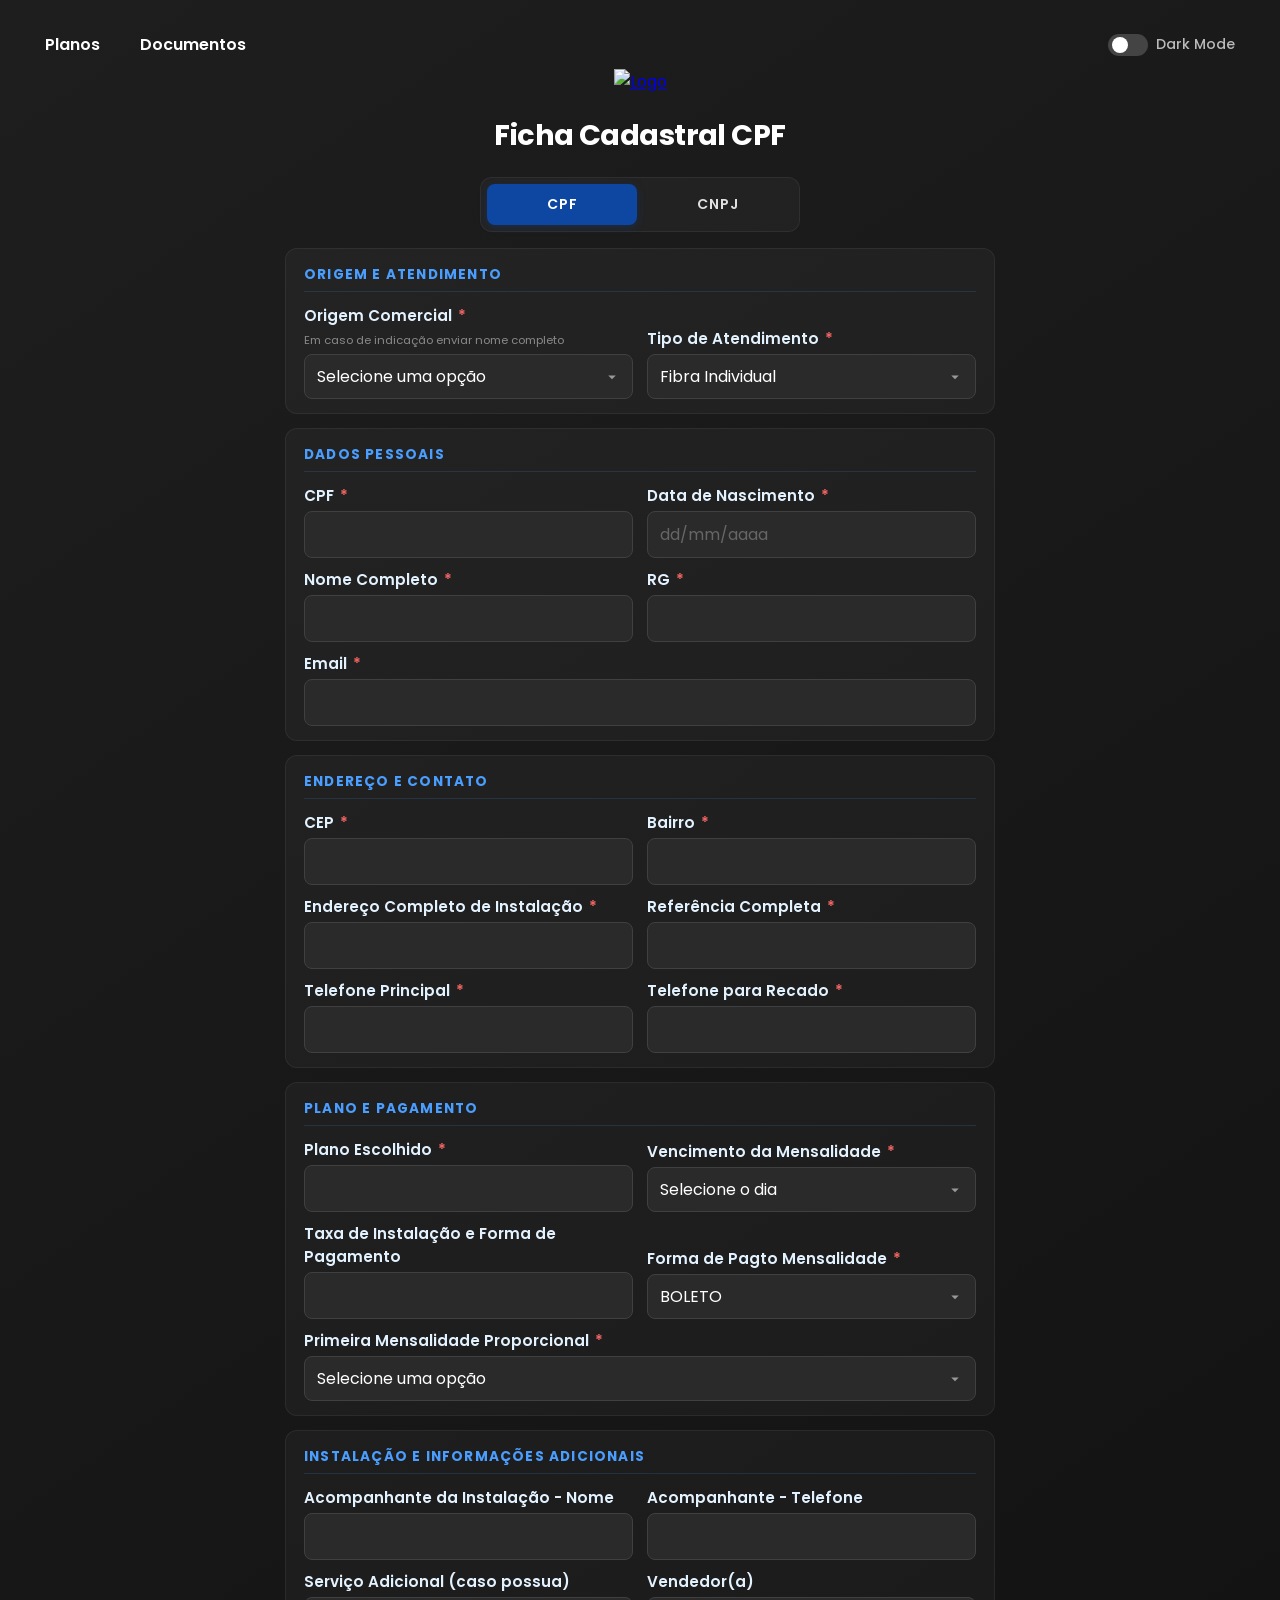
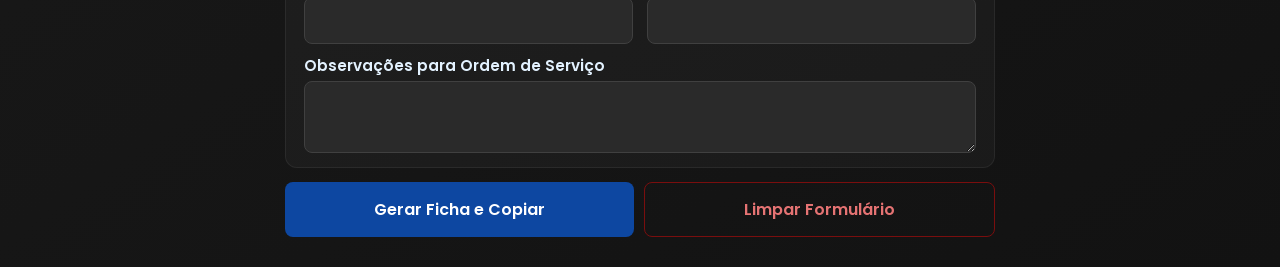
==== commit e8949841: "feat: adicionar suporte a ficha cadastral CNPJ Adiciona seletor CPF/CNPJ no topo do formulario, com " ====
--- a/index.html
+++ b/index.html
@@ -35,7 +35,13 @@
     </div>
 
     <form id="cadastroForm">
-        <h1>Ficha Cadastral CPF</h1>
+        <h1 id="formTitulo">Ficha Cadastral CPF</h1>
+
+        <!-- Seletor de Tipo de Ficha -->
+        <div class="tipo-ficha-switch" role="tablist" aria-label="Tipo de Ficha">
+            <button type="button" class="tipo-ficha-btn active" data-tipo="cpf" role="tab" aria-selected="true">CPF</button>
+            <button type="button" class="tipo-ficha-btn" data-tipo="cnpj" role="tab" aria-selected="false">CNPJ</button>
+        </div>
 
         <!-- Origem e Atendimento -->
         <div class="form-section">
@@ -72,8 +78,8 @@
             </div>
         </div>
 
-        <!-- Dados Pessoais -->
-        <div class="form-section">
+        <!-- Dados Pessoais (CPF) -->
+        <div class="form-section" data-tipo="cpf">
             <div class="form-section-title">Dados Pessoais</div>
             <div class="form-row form-row-2">
                 <div class="form-group">
@@ -100,6 +106,51 @@
             <div class="form-group">
                 <label for="email">Email <span class="required">*</span></label>
                 <input type="email" id="email" name="email" required>
+            </div>
+        </div>
+
+        <!-- Dados da Empresa (CNPJ) -->
+        <div class="form-section" data-tipo="cnpj" style="display: none;">
+            <div class="form-section-title">Dados da Empresa</div>
+            <div class="form-row form-row-2">
+                <div class="form-group">
+                    <label for="cnpj">CNPJ <span class="required">*</span></label>
+                    <input type="text" id="cnpj" name="cnpj" pattern="^[0-9]{14}$"
+                        title="Insira um CNPJ válido com 14 dígitos." inputmode="numeric">
+                </div>
+                <div class="form-group">
+                    <label for="ie">IE (Inscrição Estadual) <span class="required">*</span></label>
+                    <input type="text" id="ie" name="ie">
+                </div>
+            </div>
+            <div class="form-group">
+                <label for="nome_social">Nome Social <span class="required">*</span></label>
+                <input type="text" id="nome_social" name="nome_social">
+            </div>
+            <div class="form-group">
+                <label for="email_cnpj">Email <span class="required">*</span></label>
+                <input type="email" id="email_cnpj" name="email_cnpj">
+            </div>
+        </div>
+
+        <!-- Dados de quem assina pela empresa (CNPJ) -->
+        <div class="form-section" data-tipo="cnpj" style="display: none;">
+            <div class="form-section-title">Dados de quem assina pela empresa</div>
+            <div class="form-row form-row-2">
+                <div class="form-group">
+                    <label for="signatario_cpf">CPF <span class="required">*</span></label>
+                    <input type="text" id="signatario_cpf" name="signatario_cpf" pattern="^[0-9]{11}$"
+                        title="Insira um CPF válido com 11 dígitos." inputmode="numeric">
+                </div>
+                <div class="form-group">
+                    <label for="signatario_data_nascimento">Data de Nascimento <span class="required">*</span></label>
+                    <input type="text" id="signatario_data_nascimento" name="signatario_data_nascimento"
+                        placeholder="dd/mm/aaaa" maxlength="10" inputmode="numeric">
+                </div>
+            </div>
+            <div class="form-group">
+                <label for="signatario_nome">Nome <span class="required">*</span></label>
+                <input type="text" id="signatario_nome" name="signatario_nome">
             </div>
         </div>
 
--- a/style.css
+++ b/style.css
@@ -118,6 +118,63 @@
   max-width: 750px;
   margin: 0 auto;
   padding: 10px 20px;
+}
+
+/* Seletor CPF / CNPJ */
+.tipo-ficha-switch {
+  display: flex;
+  gap: 6px;
+  background: var(--color-section-bg-dark);
+  border: 1px solid var(--color-section-border-dark);
+  border-radius: var(--border-radius-lg);
+  padding: 6px;
+  margin: 0 auto 16px;
+  max-width: 320px;
+}
+
+.tipo-ficha-btn {
+  flex: 1;
+  padding: 10px 16px;
+  background: transparent;
+  color: var(--color-text-dark);
+  border: none;
+  border-radius: var(--border-radius);
+  font-size: 14px;
+  font-weight: 600;
+  letter-spacing: 1px;
+  cursor: pointer;
+  transition: background-color 0.2s, color 0.2s, transform 0.15s;
+}
+
+.tipo-ficha-btn:hover {
+  background-color: rgba(74, 158, 255, 0.1);
+  transform: none;
+  box-shadow: none;
+}
+
+.tipo-ficha-btn.active {
+  background-color: var(--color-primary-dark);
+  color: #ffffff;
+  box-shadow: 0 2px 8px rgba(13, 71, 161, 0.3);
+}
+
+.light-mode .tipo-ficha-switch {
+  background: var(--color-section-bg-light);
+  border-color: var(--color-section-border-light);
+}
+
+.light-mode .tipo-ficha-btn {
+  color: var(--color-text-light);
+}
+
+.light-mode .tipo-ficha-btn:hover {
+  background-color: rgba(0, 36, 145, 0.08);
+}
+
+.light-mode .tipo-ficha-btn.active {
+  background-color: var(--color-primary-light);
+  color: #ffffff;
+  box-shadow: 0 2px 8px rgba(0, 36, 145, 0.25);
 }
 
 /* Seções do formulário */
